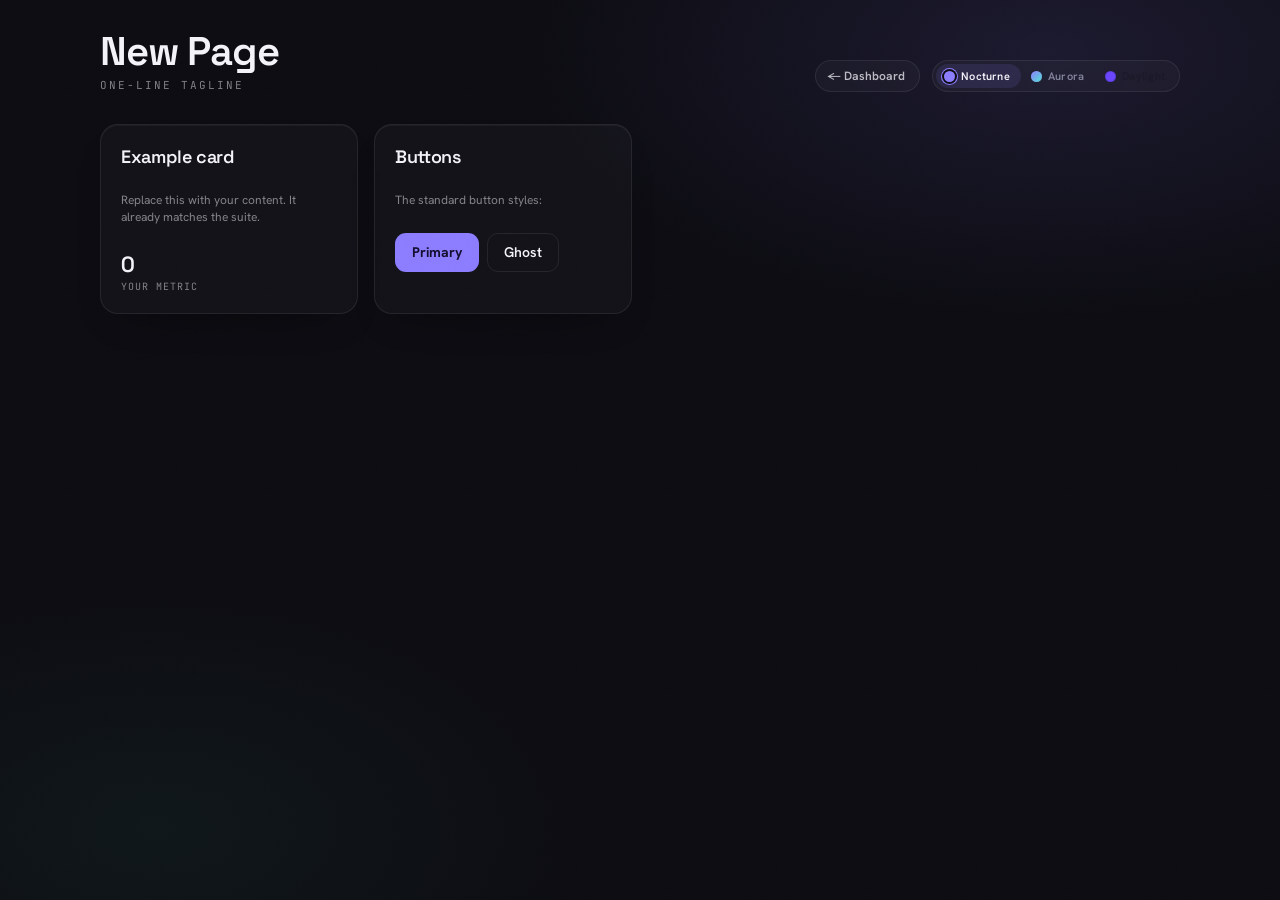
==== _template.html @ 93af1d84 "Rebrand app name from Rowan to Karol Co-Authored-By: Claude Opus 4.8 <noreply@anthropic.com>" ====
<!DOCTYPE html>
<html lang="en">
<head>
<meta charset="UTF-8" />
<meta name="viewport" content="width=device-width, initial-scale=1, viewport-fit=cover" />
<link rel="manifest" href="manifest.webmanifest" />
<meta name="theme-color" content="#0C0C12" />
<meta name="mobile-web-app-capable" content="yes" />
<meta name="apple-mobile-web-app-capable" content="yes" />
<meta name="apple-mobile-web-app-status-bar-style" content="black-translucent" />
<meta name="apple-mobile-web-app-title" content="Patron" />
<link rel="apple-touch-icon" href="apple-touch-icon.png" />
<link rel="icon" type="image/svg+xml" href="icon.svg" />
<link rel="icon" type="image/png" sizes="192x192" href="icon-192.png" />

<!-- 1. CHANGE THE TITLE to your page's name -->
<title>New Page · Karol</title>

<!-- Fonts used by the design system (keep as-is) -->
<link rel="preconnect" href="https://fonts.googleapis.com" />
<link rel="preconnect" href="https://fonts.gstatic.com" crossorigin />
<link href="https://fonts.googleapis.com/css2?family=Space+Grotesk:wght@400;500;600;700&family=Hanken+Grotesk:wght@400;500;600;700;800&family=JetBrains+Mono:wght@400;500;600;700&display=swap" rel="stylesheet" />

<!-- Sets the saved theme before paint so there's no flash (keep as-is) -->
<script>try{document.documentElement.setAttribute("data-theme",localStorage.getItem("patron_theme")||"nocturne");}catch(e){document.documentElement.setAttribute("data-theme","nocturne");}</script>

<!-- The shared design system. This one line gives you all the
     colors, fonts, themes, buttons, cards, modals and form styles. -->
<link rel="stylesheet" href="theme.css" />

<!-- Add your page-specific styles here (optional). Always reuse the
     tokens (var(--brand), var(--space-4), etc.) so you stay on-brand. -->
<style>
  /* example: a simple responsive grid for your content cards */
  .grid { display:grid; grid-template-columns: repeat(auto-fill, minmax(220px, 1fr)); gap: var(--space-4); }
</style>
</head>
<body>
<main class="page grain-overlay">
  <div class="shell">

    <!-- HEADER: title on the left, back-link + theme switcher on the right.
         #themeSeg is filled in by theme.js at the bottom of this file. -->
    <header class="header">
      <div>
        <!-- 2. CHANGE the title + subtitle -->
        <h1 class="title">New Page</h1>
        <p class="subtitle">one-line tagline</p>
      </div>
      <div class="headerControls">
        <a class="backLink" href="index.html">← Dashboard</a>
        <span id="themeSeg"></span>
      </div>
    </header>

    <!-- 3. BUILD YOUR PAGE HERE. Use the shared classes:
         .card  .btn .btn-primary .btn-ghost  .fieldInput  etc. -->
    <div class="grid">
      <section class="card">
        <span class="cardName">Example card</span>
        <p class="cardTag">Replace this with your content. It already matches the suite.</p>
        <div class="cardStat">
          <span class="cardStatValue">0</span>
          <span class="cardStatLabel">your metric</span>
        </div>
      </section>

      <section class="card">
        <span class="cardName">Buttons</span>
        <p class="cardTag">The standard button styles:</p>
        <div style="display:flex; gap:var(--space-2); flex-wrap:wrap;">
          <button class="btn btn-primary">Primary</button>
          <button class="btn btn-ghost">Ghost</button>
        </div>
      </section>
    </div>

  </div>
</main>

<!-- Shared theme engine — wires up the switcher + remembers the choice. -->
<script src="theme.js"></script>
<script>
  // Render the theme switcher into the header.
  document.getElementById('themeSeg').innerHTML = Patron.switcherHtml();

  /* ---- Your page's JavaScript goes here. ----
     Tip: persist data the same way the other pages do, with a
     uniquely-named localStorage key, e.g. 'mypage_standalone_v1'. */
</script>
</body>
</html>
---- theme.css ----
/* ============================================================
 * theme.css — the shared Patron / Karol design system.
 *
 * Every page in the suite links this file so the look stays
 * identical everywhere. To build a NEW page: copy _template.html,
 * link this file, and use the classes below. Don't paste these
 * tokens into your page — just <link> this and they're yours.
 *
 * Change a colour/spacing/font here once → every page updates.
 * ============================================================ */

/* ---- Design tokens: default theme (Nocturne) ---- */
:root {
  color-scheme: dark;
  --bg: #0C0C12; --bg-elevated: #15151F;
  --surface: rgba(255,255,255,0.028); --surface-2: rgba(255,255,255,0.055);
  --fg: #F3F2F8; --muted: rgba(243,242,248,0.50); --muted-strong: rgba(243,242,248,0.74);
  --border: rgba(255,255,255,0.08); --border-strong: rgba(255,255,255,0.17);
  --brand: #8B7CFF; --brand-2: #C7BBFF; --brand-ink: #130E2E;
  --brand-soft: rgba(139,124,255,0.12); --brand-line: rgba(139,124,255,0.28); --brand-glow: rgba(139,124,255,0.42);
  --pos: #46E0A8; --pos-soft: rgba(70,224,168,0.12); --pos-line: rgba(70,224,168,0.26);
  --neg: #FB7185; --neg-soft: rgba(251,113,133,0.12); --neg-line: rgba(251,113,133,0.26);
  --warn: #FBBF24; --warn-soft: rgba(251,191,36,0.10); --warn-line: rgba(251,191,36,0.26);
  --track: rgba(255,255,255,0.06);
  --card-shadow: 0 1px 0 rgba(255,255,255,0.04) inset, 0 18px 44px -30px rgba(0,0,0,0.85);
  --glow-1: rgba(139,124,255,0.12); --glow-2: rgba(70,224,168,0.05);
  --grain-opacity: 0.05; --overlay: rgba(6,6,12,0.66);
  --space-1:.25rem; --space-2:.5rem; --space-3:.75rem; --space-4:1rem;
  --space-5:1.25rem; --space-6:1.5rem; --space-8:2rem; --space-10:2.5rem; --space-12:3rem; --space-16:4rem;
  --radius-sm: 8px; --radius-md: 11px; --radius-lg: 18px; --radius-pill: 999px;
  --text-xs:.75rem; --text-sm:.875rem; --text-base:1rem; --text-lg:1.125rem;
  --text-xl:1.375rem; --text-2xl:1.75rem; --text-3xl:2.5rem;
  --ease: cubic-bezier(0.2,0.8,0.2,1); --ease-premium: cubic-bezier(0.16,1,0.3,1);
  --duration-fast:120ms; --duration:200ms;
  --font-display:'Space Grotesk'; --font-ui:'Hanken Grotesk'; --font-mono:'JetBrains Mono';
}
[data-theme="aurora"] {
  color-scheme: dark;
  --bg: #080913; --bg-elevated: #12131F;
  --surface: rgba(150,160,255,0.045); --surface-2: rgba(150,160,255,0.08);
  --fg: #EEF0FF; --muted: rgba(220,225,255,0.52); --muted-strong: rgba(220,225,255,0.76);
  --border: rgba(150,160,255,0.11); --border-strong: rgba(150,160,255,0.22);
  --brand: #8B7BFF; --brand-2: #B9ABFF; --brand-ink: #0A0922;
  --brand-soft: rgba(139,123,255,0.15); --brand-line: rgba(139,123,255,0.32); --brand-glow: rgba(124,107,255,0.6);
  --pos: #4FE3D0; --pos-soft: rgba(79,227,208,0.13); --pos-line: rgba(79,227,208,0.28);
  --neg: #FF6FA5; --neg-soft: rgba(255,111,165,0.13); --neg-line: rgba(255,111,165,0.28);
  --warn: #FFC65C; --warn-soft: rgba(255,198,92,0.11); --warn-line: rgba(255,198,92,0.28);
  --track: rgba(160,170,255,0.09);
  --card-shadow: 0 0 0 1px rgba(140,130,255,0.05) inset, 0 22px 56px -28px rgba(78,60,210,0.55);
  --glow-1: rgba(124,107,255,0.20); --glow-2: rgba(79,227,208,0.13);
  --grain-opacity: 0.05; --overlay: rgba(5,6,16,0.7);
}
[data-theme="daylight"] {
  color-scheme: light;
  --bg: #F3F2FA; --bg-elevated: #FFFFFF;
  --surface: #FFFFFF; --surface-2: #FAF9FF;
  --fg: #171622; --muted: rgba(23,22,34,0.52); --muted-strong: rgba(23,22,34,0.72);
  --border: rgba(23,22,60,0.10); --border-strong: rgba(23,22,60,0.18);
  --brand: #6A45FF; --brand-2: #8E6BFF; --brand-ink: #FFFFFF;
  --brand-soft: rgba(106,69,255,0.08); --brand-line: rgba(106,69,255,0.24); --brand-glow: rgba(106,69,255,0.28);
  --pos: #0E9E64; --pos-soft: rgba(14,158,100,0.10); --pos-line: rgba(14,158,100,0.26);
  --neg: #E11D63; --neg-soft: rgba(225,29,99,0.08); --neg-line: rgba(225,29,99,0.24);
  --warn: #B4690E; --warn-soft: rgba(180,105,14,0.10); --warn-line: rgba(180,105,14,0.24);
  --track: rgba(23,22,60,0.08);
  --card-shadow: 0 1px 2px rgba(23,22,60,0.05), 0 16px 34px -24px rgba(23,22,60,0.24);
  --glow-1: rgba(106,69,255,0.07); --glow-2: rgba(14,158,100,0.04);
  --grain-opacity: 0.02; --overlay: rgba(28,26,52,0.4);
}

/* ---- Base reset + page shell ---- */
* { box-sizing: border-box; }
html, body { margin:0; padding:0; }
body { background: var(--bg); color: var(--fg); font-family: var(--font-ui), -apple-system, BlinkMacSystemFont, 'Segoe UI', sans-serif; font-size: var(--text-base); -webkit-font-smoothing: antialiased; transition: background var(--duration) var(--ease); }
.grain-overlay { position: relative; }
.grain-overlay::after { content:''; position: fixed; inset:0; pointer-events:none; z-index:1; opacity: var(--grain-opacity); mix-blend-mode: overlay; background-image: url("data:image/svg+xml;utf8,<svg viewBox='0 0 200 200' xmlns='http://www.w3.org/2000/svg'><filter id='n'><feTurbulence type='fractalNoise' baseFrequency='0.85' numOctaves='2' stitchTiles='stitch'/></filter><rect width='100%25' height='100%25' filter='url(%23n)'/></svg>"); background-size: 200px 200px; }
.page { position: relative; min-height: 100dvh; background: var(--bg); color: var(--fg); padding: var(--space-8) var(--space-5) var(--space-16); isolation: isolate; }
.page::before { content:''; position: absolute; inset:0; pointer-events:none; z-index:-1; background: radial-gradient(58% 42% at 82% 6%, var(--glow-1), transparent 70%), radial-gradient(48% 38% at 12% 92%, var(--glow-2), transparent 72%); }
.shell { max-width: 1080px; margin: 0 auto; }

/* ---- Header (title + theme switcher + back link) ---- */
.header { display:flex; align-items:flex-end; justify-content:space-between; gap: var(--space-4); margin-bottom: var(--space-8); flex-wrap: wrap; }
.title { font-family: var(--font-display); font-weight: 600; font-size: var(--text-3xl); line-height: 1.0; letter-spacing: -0.03em; margin: 0; }
.subtitle { font-family: var(--font-mono); font-size: 11px; text-transform: uppercase; letter-spacing: 0.18em; color: var(--muted); margin: 6px 0 0; }
.headerControls { display:flex; align-items:center; gap: var(--space-3); flex-wrap: wrap; }
.backLink { display:inline-flex; align-items:center; gap: 7px; padding: 7px 14px 7px 11px; background: var(--surface); border: 1px solid var(--border); border-radius: var(--radius-pill); color: var(--muted-strong); font-family: var(--font-ui); font-size: 12px; font-weight: 600; text-decoration:none; transition: border-color var(--duration) var(--ease-premium), background var(--duration) var(--ease-premium), color var(--duration) var(--ease-premium); }
.backLink:hover { border-color: var(--brand-line); background: var(--brand-soft); color: var(--fg); }

/* ---- Theme switcher segment ---- */
.themeSeg { display:inline-flex; align-items:center; background: var(--surface); border: 1px solid var(--border); border-radius: var(--radius-pill); padding: 3px; gap: 2px; }
.themeBtn { appearance:none; background: transparent; border:0; color: var(--muted); font-family: var(--font-ui); font-size: 11px; font-weight: 600; letter-spacing: 0.02em; padding: 5px 11px 5px 8px; border-radius: var(--radius-pill); cursor: pointer; display:inline-flex; align-items:center; gap:6px; transition: background var(--duration) var(--ease-premium), color var(--duration) var(--ease-premium); }
.themeBtn:hover { color: var(--muted-strong); }
.themeSwatch { width: 11px; height: 11px; border-radius: 50%; box-shadow: 0 0 0 1px var(--border-strong) inset; flex-shrink:0; }
.themeBtnActive, .themeBtnActive:hover { background: var(--brand-soft); color: var(--fg); }
.themeBtnActive .themeSwatch { box-shadow: 0 0 0 2px var(--bg), 0 0 0 3px var(--brand); }

/* ---- Card (generic content panel) ---- */
.card { position: relative; display:flex; flex-direction:column; gap: var(--space-3); padding: var(--space-5); border: 1px solid var(--border); border-radius: var(--radius-lg); background: var(--surface); box-shadow: var(--card-shadow); color: var(--fg); overflow:hidden; }
.cardName { font-family: var(--font-display); font-weight: 600; font-size: var(--text-lg); letter-spacing: -0.02em; }
.cardTag { font-size: 12px; color: var(--muted); line-height: 1.4; }
.cardStat { display:flex; flex-direction:column; gap: 2px; }
.cardStatValue { font-family: var(--font-display); font-weight: 600; font-size: var(--text-xl); letter-spacing: -0.02em; color: var(--fg); font-variant-numeric: tabular-nums; }
.cardStatLabel { font-family: var(--font-mono); font-size: 10px; letter-spacing: 0.1em; text-transform: uppercase; color: var(--muted); }

/* ---- Buttons ---- */
.btn { display:inline-flex; align-items:center; justify-content:center; gap: var(--space-2); padding: 0.6rem var(--space-4); border-radius: var(--radius-md); font-size: var(--text-sm); font-family: var(--font-ui); font-weight: 600; cursor: pointer; border: 1px solid transparent; background: transparent; color: var(--fg); white-space: nowrap; text-decoration:none; transition: background var(--duration) var(--ease), border-color var(--duration) var(--ease), color var(--duration) var(--ease), filter var(--duration) var(--ease), box-shadow var(--duration) var(--ease); }
.btn:disabled { opacity: 0.45; cursor: not-allowed; }
.btn-primary { background: var(--brand); color: var(--brand-ink); font-weight: 700; }
.btn-primary:hover:not(:disabled) { filter: brightness(1.08); box-shadow: 0 0 26px var(--brand-glow); }
.btn-ghost { color: var(--fg); border: 1px solid var(--border); }
.btn-ghost:hover { border-color: var(--border-strong); background: var(--surface); }
.btn-link { color: var(--muted-strong); padding: var(--space-2) var(--space-2); }
.btn-link:hover { color: var(--neg); }

/* ---- Modal / dialog ---- */
.overlay { position: fixed; inset:0; background: var(--overlay); backdrop-filter: blur(10px); -webkit-backdrop-filter: blur(10px); z-index: 1000; display:grid; place-items:center; padding: var(--space-4); animation: fade 200ms var(--ease-premium); }
@keyframes fade { from { opacity:0; } to { opacity:1; } }
.panel { width: min(480px, 100%); background: var(--bg-elevated); border: 1px solid var(--border-strong); border-radius: var(--radius-lg); padding: var(--space-6); box-shadow: 0 28px 70px -16px rgba(0,0,0,0.6); animation: rise 320ms var(--ease-premium); }
@keyframes rise { from { opacity:0; transform: translateY(12px) scale(0.98); } to { opacity:1; transform:none; } }
.panelHead { display:flex; align-items:flex-start; justify-content:space-between; gap: var(--space-3); margin-bottom: var(--space-5); }
.panelEyebrow { font-family: var(--font-mono); font-size: 10px; font-weight: 600; letter-spacing: 0.24em; text-transform: uppercase; color: var(--brand); }
.panelTitle { font-family: var(--font-display); font-weight: 600; font-size: var(--text-2xl); letter-spacing: -0.03em; margin: var(--space-2) 0 0; }
.panelClose { background: transparent; border: 1px solid var(--border); color: var(--muted-strong); font-size: 20px; line-height: 1; width: 34px; height: 34px; border-radius: 50%; cursor: pointer; flex-shrink:0; }
.panelClose:hover { color: var(--fg); border-color: var(--border-strong); }
.panelActions { display:flex; align-items:center; justify-content:flex-end; gap: var(--space-2); margin-top: var(--space-6); }
.panelActions .spacer { margin-right:auto; }
.panelNote { margin: var(--space-4) 0 0; padding: var(--space-3) var(--space-4); border-left: 2px solid var(--brand-line); background: var(--brand-soft); border-radius: 0 var(--radius-sm) var(--radius-sm) 0; font-size: 12px; line-height: 1.55; color: var(--muted-strong); }

/* ---- Form fields ---- */
.fieldGrid { display:grid; grid-template-columns: 1fr 1fr; gap: var(--space-3); }
.field { display:flex; flex-direction:column; gap: 6px; }
.fieldFull { grid-column: 1 / -1; }
.fieldLabel { font-family: var(--font-mono); font-size: 10px; letter-spacing: 0.12em; text-transform: uppercase; color: var(--muted); }
.fieldInput { width:100%; background: var(--surface); border: 1px solid var(--border); border-radius: var(--radius-md); padding: 10px 12px; color: var(--fg); font-family: var(--font-mono); font-size: 14px; outline: none; transition: border-color var(--duration) var(--ease-premium), box-shadow var(--duration) var(--ease-premium); }
.fieldInput:focus { border-color: var(--brand-line); box-shadow: 0 0 0 3px var(--brand-soft); }

/* ============================================================
 * Mobile / PWA hardening — installable + phone-usable suite.
 * (Applies to pages that link theme.css; self-contained pages
 *  carry an equivalent inline #pwa-mobile block.)
 * ============================================================ */
html { -webkit-text-size-adjust: 100%; text-size-adjust: 100%; }
body { overflow-x: hidden; -webkit-tap-highlight-color: transparent; }
img { max-width: 100%; height: auto; }
@media (max-width: 480px) { input, select, textarea { font-size: 16px !important; } } /* stop iOS zoom-on-focus */
@supports (padding: max(0px)) {
  body {
    padding-top: env(safe-area-inset-top);
    padding-bottom: env(safe-area-inset-bottom);
    padding-left: env(safe-area-inset-left);
    padding-right: env(safe-area-inset-right);
  }
}
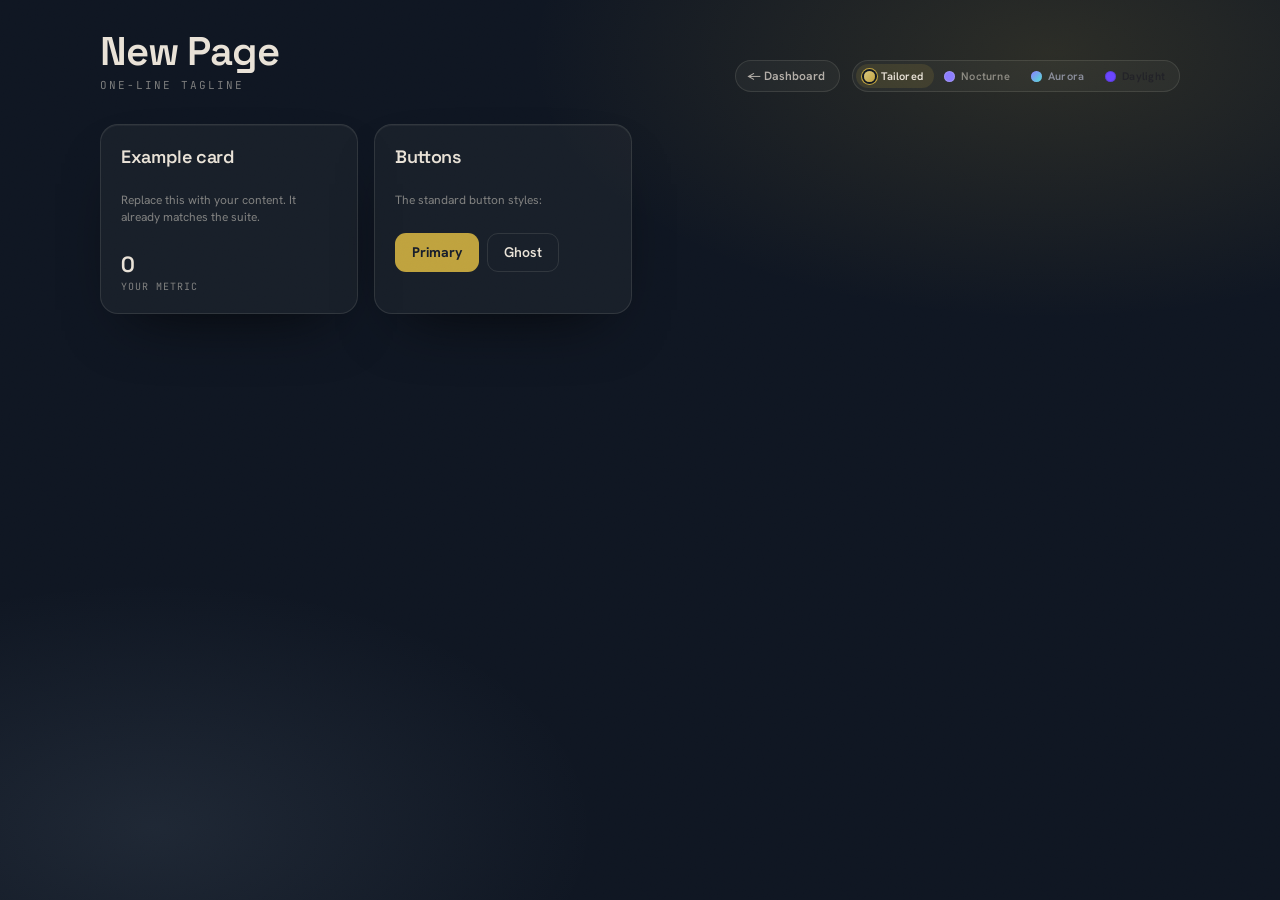
==== commit 2aa7db33: "Add Tailored Timeless theme and 3D glass module icons - New "tailored" theme (navy + burnished gold," ====
--- a/_template.html
+++ b/_template.html
@@ -22,7 +22,7 @@
 <link href="https://fonts.googleapis.com/css2?family=Space+Grotesk:wght@400;500;600;700&family=Hanken+Grotesk:wght@400;500;600;700;800&family=JetBrains+Mono:wght@400;500;600;700&display=swap" rel="stylesheet" />
 
 <!-- Sets the saved theme before paint so there's no flash (keep as-is) -->
-<script>try{document.documentElement.setAttribute("data-theme",localStorage.getItem("patron_theme")||"nocturne");}catch(e){document.documentElement.setAttribute("data-theme","nocturne");}</script>
+<script>try{document.documentElement.setAttribute("data-theme",localStorage.getItem("patron_theme")||"tailored");}catch(e){document.documentElement.setAttribute("data-theme","tailored");}</script>
 
 <!-- The shared design system. This one line gives you all the
      colors, fonts, themes, buttons, cards, modals and form styles. -->
--- a/theme.css
+++ b/theme.css
@@ -33,6 +33,23 @@
   --ease: cubic-bezier(0.2,0.8,0.2,1); --ease-premium: cubic-bezier(0.16,1,0.3,1);
   --duration-fast:120ms; --duration:200ms;
   --font-display:'Space Grotesk'; --font-ui:'Hanken Grotesk'; --font-mono:'JetBrains Mono';
+}
+[data-theme="tailored"] {
+  color-scheme: dark;
+  --bg: #0F1622; --bg-elevated: #18202E;
+  --surface: rgba(223,216,206,0.045); --surface-2: rgba(223,216,206,0.08);
+  --fg: #E9E2D7; --muted: rgba(223,216,206,0.52); --muted-strong: rgba(223,216,206,0.76);
+  --border: rgba(223,216,206,0.12); --border-strong: rgba(223,216,206,0.22);
+  --brand: #BFA23E; --brand-2: #DCC77E; --brand-ink: #161D2B;
+  --brand-soft: rgba(191,162,62,0.14); --brand-line: rgba(191,162,62,0.32); --brand-glow: rgba(191,162,62,0.45);
+  --pos: #74B49B; --pos-soft: rgba(116,180,155,0.13); --pos-line: rgba(116,180,155,0.28);
+  --neg: #CF7A6B; --neg-soft: rgba(207,122,107,0.13); --neg-line: rgba(207,122,107,0.28);
+  --warn: #E0B05A; --warn-soft: rgba(224,176,90,0.12); --warn-line: rgba(224,176,90,0.28);
+  --info: #A7C0D7;
+  --track: rgba(223,216,206,0.08);
+  --card-shadow: 0 1px 0 rgba(223,216,206,0.06) inset, 0 28px 64px -32px rgba(0,0,0,0.82);
+  --glow-1: rgba(191,162,62,0.16); --glow-2: rgba(167,192,215,0.10);
+  --grain-opacity: 0.05; --overlay: rgba(9,12,19,0.7);
 }
 [data-theme="aurora"] {
   color-scheme: dark;
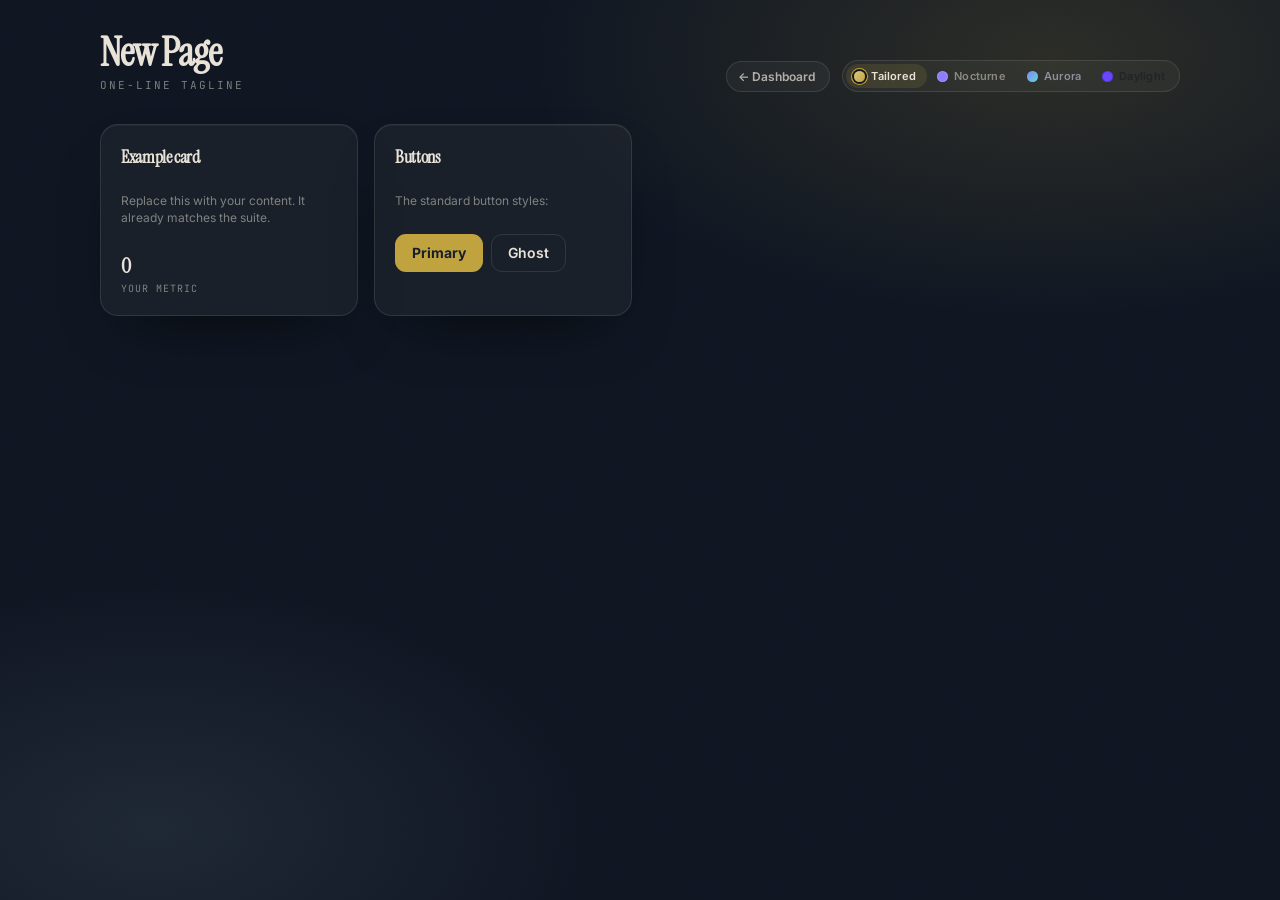
==== commit 924dcddb: "Unify typography on Instrument Serif + Inter app-wide Roll the Peak tab's font system (Instrument Se" ====
--- a/_template.html
+++ b/_template.html
@@ -19,7 +19,7 @@
 <!-- Fonts used by the design system (keep as-is) -->
 <link rel="preconnect" href="https://fonts.googleapis.com" />
 <link rel="preconnect" href="https://fonts.gstatic.com" crossorigin />
-<link href="https://fonts.googleapis.com/css2?family=Space+Grotesk:wght@400;500;600;700&family=Hanken+Grotesk:wght@400;500;600;700;800&family=JetBrains+Mono:wght@400;500;600;700&display=swap" rel="stylesheet" />
+<link href="https://fonts.googleapis.com/css2?family=Instrument+Serif:ital@0;1&family=Inter:wght@400;500;600&family=JetBrains+Mono:wght@400;500;600;700&display=swap" rel="stylesheet" />
 
 <!-- Sets the saved theme before paint so there's no flash (keep as-is) -->
 <script>try{document.documentElement.setAttribute("data-theme",localStorage.getItem("patron_theme")||"tailored");}catch(e){document.documentElement.setAttribute("data-theme","tailored");}</script>
--- a/theme.css
+++ b/theme.css
@@ -32,7 +32,7 @@
   --text-xl:1.375rem; --text-2xl:1.75rem; --text-3xl:2.5rem;
   --ease: cubic-bezier(0.2,0.8,0.2,1); --ease-premium: cubic-bezier(0.16,1,0.3,1);
   --duration-fast:120ms; --duration:200ms;
-  --font-display:'Space Grotesk'; --font-ui:'Hanken Grotesk'; --font-mono:'JetBrains Mono';
+  --font-display:'Instrument Serif'; --font-ui:'Inter'; --font-mono:'JetBrains Mono';
 }
 [data-theme="tailored"] {
   color-scheme: dark;
